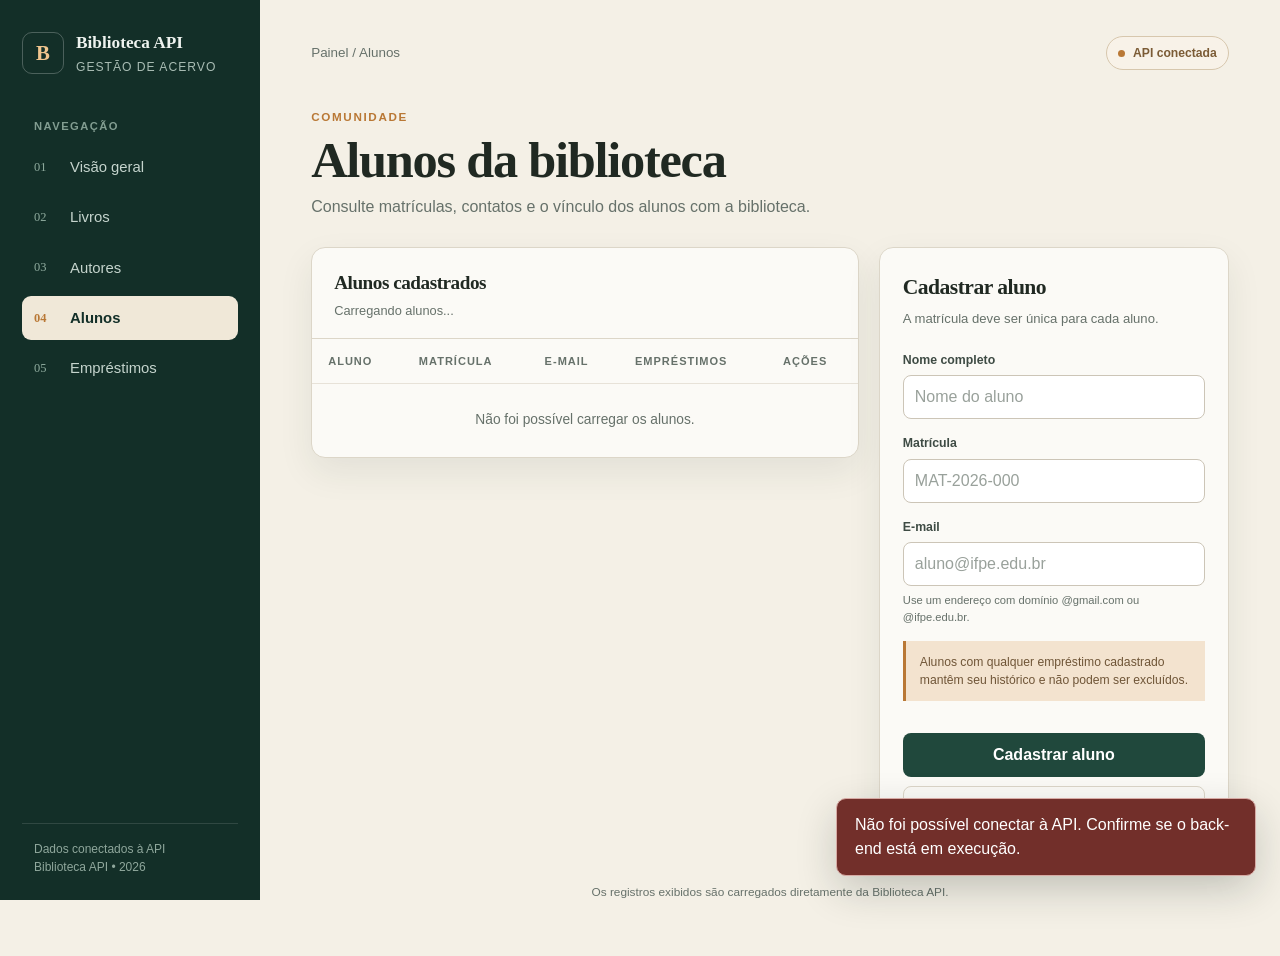
==== front_end/alunos.html @ f0e1c889 "feat: integrate front-end, add editing and registration validations" ====
<!DOCTYPE html>
<html lang="pt-BR">
<head>
    <meta charset="UTF-8">
    <meta name="viewport" content="width=device-width, initial-scale=1.0">
    <meta name="description" content="Gestão de alunos da Biblioteca API">
    <title>Alunos | Biblioteca API</title>
    <link rel="stylesheet" href="styles.css">
</head>
<body data-page="alunos">
    <div class="app-shell">
        <aside class="sidebar">
            <a class="brand" href="index.html" aria-label="Biblioteca API - início"><span class="brand-mark" aria-hidden="true">B</span><span><span class="brand-name">Biblioteca API</span><span class="brand-subtitle">Gestão de acervo</span></span></a>
            <p class="nav-label">Navegação</p>
            <nav class="sidebar-nav" aria-label="Navegação principal">
                <a class="nav-link" href="index.html"><span class="nav-index">01</span>Visão geral</a>
                <a class="nav-link" href="livros.html"><span class="nav-index">02</span>Livros</a>
                <a class="nav-link" href="autores.html"><span class="nav-index">03</span>Autores</a>
                <a class="nav-link" href="alunos.html" aria-current="page"><span class="nav-index">04</span>Alunos</a>
                <a class="nav-link" href="emprestimos.html"><span class="nav-index">05</span>Empréstimos</a>
            </nav>
            <div class="sidebar-footer">Dados conectados à API<br>Biblioteca API • 2026</div>
        </aside>

        <main class="main-content">
            <div class="topline"><span class="breadcrumb">Painel / Alunos</span><span class="demo-label"><span class="demo-dot"></span>API conectada</span></div>
            <header class="page-header"><div><p class="eyebrow">Comunidade</p><h1 class="page-title">Alunos da biblioteca</h1><p class="page-description">Consulte matrículas, contatos e o vínculo dos alunos com a biblioteca.</p></div></header>
            <section class="content-grid">
                <article class="panel">
                    <div class="panel-header"><div><h2 class="panel-title">Alunos cadastrados</h2><p id="student-count" class="panel-subtitle">Carregando alunos...</p></div></div>
                    <div class="table-wrap">
                        <table class="data-table">
                            <thead><tr><th>Aluno</th><th>Matrícula</th><th>E-mail</th><th>Empréstimos</th><th>Ações</th></tr></thead>
                            <tbody id="students-body"><tr><td colspan="5" class="table-message">Carregando dados...</td></tr></tbody>
                        </table>
                    </div>
                </article>

                <aside class="form-panel">
                    <h2 class="form-title">Cadastrar aluno</h2>
                    <p class="form-description">A matrícula deve ser única para cada aluno.</p>
                    <form id="student-form" class="form-stack">
                        <div class="field"><label for="nome">Nome completo</label><input id="nome" type="text" placeholder="Nome do aluno" required></div>
                        <div class="field"><label for="matricula">Matrícula</label><input id="matricula" type="text" placeholder="MAT-2026-000" required></div>
                        <div class="field"><label for="email">E-mail</label><input id="email" type="email" placeholder="aluno@ifpe.edu.br" required><span class="field-hint">Use um endereço com domínio @gmail.com ou @ifpe.edu.br.</span></div>
                        <p class="empty-note">Alunos com qualquer empréstimo cadastrado mantêm seu histórico e não podem ser excluídos.</p>
                        <div class="form-actions"><button class="primary-action" type="submit">Cadastrar aluno</button><button id="clear-student-form" class="secondary-action" type="button">Limpar campos</button></div>
                    </form>
                </aside>
            </section>
            <footer class="page-footer">Os registros exibidos são carregados diretamente da Biblioteca API.</footer>
        </main>
    </div>
    <script src="app.js" defer></script>
</body>
</html>
---- front_end/styles.css ----
:root {
    --paper: #f4f0e6;
    --paper-light: #fbfaf6;
    --ink: #202922;
    --muted: #66716a;
    --line: #dcd6c8;
    --green-950: #132f28;
    --green-800: #20483c;
    --green-650: #356456;
    --green-100: #dfe9e2;
    --amber: #b97835;
    --amber-soft: #f3e3cf;
    --red: #a94b42;
    --red-soft: #f4dfdc;
    --blue: #496a7a;
    --blue-soft: #dfe9ed;
    --white: #ffffff;
    --shadow: 0 14px 35px rgba(31, 47, 39, 0.08);
    --radius: 14px;
}

* {
    box-sizing: border-box;
}

html {
    scroll-behavior: smooth;
}

body {
    margin: 0;
    max-width: 100%;
    overflow-x: hidden;
    background: var(--paper);
    color: var(--ink);
    font-family: "Segoe UI", Arial, sans-serif;
    line-height: 1.5;
}

button,
input,
select {
    font: inherit;
}

button,
a {
    -webkit-tap-highlight-color: transparent;
}

a {
    color: inherit;
    text-decoration: none;
}

h1,
h2,
h3,
p {
    margin-top: 0;
}

h1,
h2,
h3 {
    font-family: Georgia, "Times New Roman", serif;
    font-weight: 600;
    letter-spacing: -0.025em;
}

.app-shell {
    display: grid;
    grid-template-columns: 260px minmax(0, 1fr);
    width: 100%;
    min-width: 0;
    min-height: 100vh;
}

.sidebar {
    position: sticky;
    top: 0;
    display: flex;
    flex-direction: column;
    height: 100vh;
    padding: 30px 22px 24px;
    background: var(--green-950);
    color: #eef3ef;
    min-width: 0;
}

.brand {
    display: flex;
    align-items: center;
    gap: 12px;
    margin-bottom: 42px;
}

.brand-mark {
    display: grid;
    width: 42px;
    height: 42px;
    place-items: center;
    border: 1px solid rgba(255, 255, 255, 0.24);
    border-radius: 10px;
    color: #f0c58e;
    font-family: Georgia, "Times New Roman", serif;
    font-size: 1.3rem;
    font-weight: 700;
}

.brand-name {
    display: block;
    font-family: Georgia, "Times New Roman", serif;
    font-size: 1.08rem;
    font-weight: 600;
}

.brand-subtitle {
    display: block;
    margin-top: 2px;
    color: #a9bdb4;
    font-size: 0.76rem;
    letter-spacing: 0.08em;
    text-transform: uppercase;
}

.nav-label {
    margin: 0 12px 10px;
    color: #829d91;
    font-size: 0.7rem;
    font-weight: 700;
    letter-spacing: 0.13em;
    text-transform: uppercase;
}

.sidebar-nav {
    display: grid;
    gap: 6px;
}

.nav-link {
    display: flex;
    align-items: center;
    gap: 12px;
    padding: 11px 12px;
    border-radius: 9px;
    color: #c5d4cd;
    font-size: 0.93rem;
    transition: background-color 160ms ease, color 160ms ease;
}

.nav-link:hover,
.nav-link:focus-visible {
    background: rgba(255, 255, 255, 0.08);
    color: var(--white);
    outline: none;
}

.nav-link[aria-current="page"] {
    background: #f0e8d8;
    color: var(--green-950);
    font-weight: 700;
}

.nav-index {
    min-width: 24px;
    color: #8eaa9d;
    font-family: Georgia, "Times New Roman", serif;
    font-size: 0.78rem;
}

.nav-link[aria-current="page"] .nav-index {
    color: var(--amber);
}

.sidebar-footer {
    margin-top: auto;
    padding: 16px 12px 0;
    border-top: 1px solid rgba(255, 255, 255, 0.12);
    color: #8fa79c;
    font-size: 0.75rem;
}

.main-content {
    min-width: 0;
    width: 100%;
    max-width: 100%;
    overflow: hidden;
    padding: 36px clamp(24px, 4vw, 58px) 54px;
}

.topline {
    display: flex;
    align-items: center;
    justify-content: space-between;
    gap: 20px;
    margin-bottom: 38px;
}

.breadcrumb {
    color: var(--muted);
    font-size: 0.84rem;
}

.demo-label {
    display: inline-flex;
    align-items: center;
    gap: 8px;
    padding: 7px 11px;
    border: 1px solid #d7c7ad;
    border-radius: 999px;
    background: #f8f2e8;
    color: #7b5b35;
    font-size: 0.76rem;
    font-weight: 700;
}

.demo-dot {
    width: 7px;
    height: 7px;
    border-radius: 50%;
    background: var(--amber);
}

.page-header {
    display: flex;
    align-items: flex-end;
    justify-content: space-between;
    gap: 24px;
    margin-bottom: 28px;
    max-width: 100%;
}

.page-header > div {
    min-width: 0;
    max-width: 100%;
}

.eyebrow {
    margin-bottom: 8px;
    color: var(--amber);
    font-size: 0.73rem;
    font-weight: 800;
    letter-spacing: 0.14em;
    text-transform: uppercase;
}

.page-title {
    margin-bottom: 8px;
    font-size: clamp(2rem, 4vw, 3.15rem);
    line-height: 1.05;
}

.page-description {
    max-width: 680px;
    margin-bottom: 0;
    color: var(--muted);
}

.primary-action,
.secondary-action,
.danger-action,
.text-action {
    display: inline-flex;
    align-items: center;
    justify-content: center;
    min-height: 42px;
    padding: 9px 15px;
    border: 1px solid transparent;
    border-radius: 8px;
    cursor: pointer;
    font-weight: 700;
    transition: background-color 160ms ease, border-color 160ms ease, transform 160ms ease;
}

.primary-action {
    background: var(--green-800);
    color: var(--white);
}

.primary-action:hover,
.primary-action:focus-visible {
    background: var(--green-650);
}

button:disabled,
select:disabled,
input:disabled {
    cursor: not-allowed;
    opacity: 0.62;
}

.secondary-action {
    border-color: var(--line);
    background: transparent;
    color: var(--green-800);
}

.secondary-action:hover,
.secondary-action:focus-visible {
    border-color: var(--green-650);
    background: var(--green-100);
}

.danger-action {
    border-color: #d7aaa4;
    background: transparent;
    color: var(--red);
}

.danger-action:hover,
.danger-action:focus-visible {
    background: var(--red-soft);
}

.text-action {
    min-height: auto;
    padding: 5px 7px;
    background: transparent;
    color: var(--green-650);
    font-size: 0.82rem;
}

.text-action:hover,
.text-action:focus-visible {
    background: var(--green-100);
}

.danger-text { color: var(--red); }
.danger-text:hover, .danger-text:focus-visible { background: var(--red-soft); }

.primary-action:focus-visible,
.secondary-action:focus-visible,
.danger-action:focus-visible,
.text-action:focus-visible,
input:focus-visible,
select:focus-visible {
    outline: 3px solid rgba(185, 120, 53, 0.26);
    outline-offset: 2px;
}

.metric-grid {
    display: grid;
    grid-template-columns: repeat(4, minmax(0, 1fr));
    gap: 16px;
    margin-bottom: 24px;
    max-width: 100%;
}

.metric-card,
.panel,
.form-panel {
    border: 1px solid var(--line);
    background: var(--paper-light);
    box-shadow: var(--shadow);
}

.metric-card {
    min-height: 156px;
    padding: 20px;
    border-radius: var(--radius);
}

.metric-top {
    display: flex;
    justify-content: space-between;
    gap: 14px;
}

.metric-label {
    color: var(--muted);
    font-size: 0.82rem;
    font-weight: 700;
}

.metric-code {
    color: var(--amber);
    font-family: Georgia, "Times New Roman", serif;
    font-size: 0.78rem;
}

.metric-value {
    display: block;
    margin: 18px 0 8px;
    font-family: Georgia, "Times New Roman", serif;
    font-size: 2.25rem;
    font-weight: 600;
    line-height: 1;
}

.metric-note {
    color: var(--muted);
    font-size: 0.76rem;
}

.metric-note strong {
    color: var(--green-650);
}

.dashboard-grid {
    display: grid;
    grid-template-columns: minmax(0, 1.65fr) minmax(280px, 0.75fr);
    gap: 20px;
    max-width: 100%;
}

.panel,
.form-panel {
    border-radius: var(--radius);
    min-width: 0;
}

.panel-header {
    display: flex;
    align-items: flex-start;
    justify-content: space-between;
    gap: 18px;
    padding: 21px 22px 17px;
    border-bottom: 1px solid var(--line);
}

.panel-title {
    margin-bottom: 4px;
    font-size: 1.2rem;
}

.panel-subtitle {
    margin-bottom: 0;
    color: var(--muted);
    font-size: 0.8rem;
}

.panel-body {
    padding: 21px 22px;
}

.table-wrap {
    overflow-x: auto;
}

.data-table {
    width: 100%;
    border-collapse: collapse;
    white-space: nowrap;
}

.data-table th,
.data-table td {
    padding: 14px 16px;
    border-bottom: 1px solid #e7e2d8;
    text-align: left;
    vertical-align: middle;
}

.data-table th {
    color: var(--muted);
    font-size: 0.69rem;
    font-weight: 800;
    letter-spacing: 0.09em;
    text-transform: uppercase;
}

.data-table td {
    font-size: 0.86rem;
}

.data-table tbody tr:last-child td {
    border-bottom: 0;
}

.data-table tbody tr:hover {
    background: #f7f4ec;
}

.cell-title {
    display: block;
    color: var(--ink);
    font-weight: 700;
}

.cell-detail {
    display: block;
    margin-top: 2px;
    color: var(--muted);
    font-size: 0.74rem;
}

.status {
    display: inline-flex;
    align-items: center;
    gap: 6px;
    padding: 5px 9px;
    border-radius: 999px;
    font-size: 0.72rem;
    font-weight: 800;
}

.status::before {
    width: 6px;
    height: 6px;
    border-radius: 50%;
    background: currentColor;
    content: "";
}

.status-active {
    background: var(--green-100);
    color: var(--green-650);
}

.status-returned {
    background: var(--blue-soft);
    color: var(--blue);
}

.status-overdue,
.status-low {
    background: var(--red-soft);
    color: var(--red);
}

.stock-list {
    display: grid;
    gap: 12px;
    margin: 0;
    padding: 0;
    list-style: none;
}

.stock-item {
    display: flex;
    align-items: center;
    justify-content: space-between;
    gap: 14px;
    padding: 13px 0;
    border-bottom: 1px solid #e7e2d8;
}

.stock-item:last-child {
    border-bottom: 0;
}

.stock-count {
    min-width: 34px;
    color: var(--red);
    font-family: Georgia, "Times New Roman", serif;
    font-size: 1.25rem;
    font-weight: 700;
    text-align: right;
}

.quick-links {
    display: grid;
    grid-template-columns: repeat(3, 1fr);
    gap: 10px;
    margin-top: 18px;
}

.quick-link {
    padding: 12px;
    border: 1px solid var(--line);
    border-radius: 9px;
    color: var(--green-800);
    font-size: 0.78rem;
    font-weight: 700;
    text-align: center;
}

.quick-link:hover,
.quick-link:focus-visible {
    border-color: var(--green-650);
    background: var(--green-100);
    outline: none;
}

.filter-bar {
    display: grid;
    grid-template-columns: minmax(220px, 1fr) minmax(180px, 0.65fr) auto;
    gap: 12px;
    margin-bottom: 20px;
    padding: 16px;
    border: 1px solid var(--line);
    border-radius: 12px;
    background: rgba(255, 255, 255, 0.42);
}

.filter-actions { display: flex; align-items: flex-end; gap: 6px; }

.content-grid {
    display: grid;
    grid-template-columns: minmax(0, 1fr) minmax(290px, 350px);
    align-items: start;
    gap: 20px;
    max-width: 100%;
}

.form-panel {
    position: sticky;
    top: 24px;
    padding: 23px;
}

.form-title {
    margin-bottom: 6px;
    font-size: 1.35rem;
}

.form-description {
    margin-bottom: 22px;
    color: var(--muted);
    font-size: 0.82rem;
}

.form-stack {
    display: grid;
    gap: 15px;
}

.form-row {
    display: grid;
    grid-template-columns: 1fr 1fr;
    gap: 12px;
}

.field {
    display: grid;
    gap: 6px;
}

.field label {
    color: #3e4b44;
    font-size: 0.77rem;
    font-weight: 800;
}

.field input,
.field select {
    width: 100%;
    min-height: 43px;
    padding: 9px 11px;
    border: 1px solid #ccc5b7;
    border-radius: 8px;
    background: var(--white);
    color: var(--ink);
}

.field input::placeholder {
    color: #99a19b;
}

.field-hint {
    color: var(--muted);
    font-size: 0.7rem;
}

.form-actions {
    display: grid;
    gap: 9px;
    margin-top: 5px;
}

.actions-cell {
    display: flex;
    align-items: center;
    gap: 4px;
}

.table-message { padding: 26px !important; color: var(--muted); text-align: center !important; white-space: normal; }
.muted-text { color: var(--muted); font-size: 0.76rem; }

.toast {
    position: fixed; right: 24px; bottom: 24px; z-index: 1000;
    max-width: min(420px, calc(100vw - 32px)); padding: 14px 18px;
    border: 1px solid transparent; border-radius: 10px;
    box-shadow: 0 14px 40px rgba(20, 35, 28, 0.2);
    opacity: 0; pointer-events: none; transform: translateY(12px);
    transition: opacity 180ms ease, transform 180ms ease;
}
.toast-visible { opacity: 1; transform: translateY(0); }
.toast-success { border-color: #9db9a7; background: var(--green-950); color: var(--white); }
.toast-error { border-color: #d7aaa4; background: #722f2a; color: var(--white); }

.modal-backdrop {
    position: fixed; inset: 0; z-index: 1100; display: grid; place-items: center;
    padding: 20px; background: rgba(12, 28, 23, 0.62);
}
.modal-backdrop[hidden] { display: none; }
.modal {
    width: min(460px, 100%); padding: 28px; border: 1px solid var(--line);
    border-radius: var(--radius); background: var(--paper-light);
    box-shadow: 0 24px 70px rgba(10, 24, 19, 0.28);
}
.modal-title { margin-bottom: 10px; font-size: 1.55rem; }
.modal-message { margin-bottom: 24px; color: var(--muted); }
.modal-actions { display: flex; justify-content: flex-end; gap: 10px; }

.empty-note {
    padding: 12px 14px;
    border-left: 3px solid var(--amber);
    background: var(--amber-soft);
    color: #6f5537;
    font-size: 0.76rem;
}

.page-footer {
    margin-top: 30px;
    color: var(--muted);
    font-size: 0.74rem;
    text-align: center;
}

@media (max-width: 1120px) {
    .metric-grid {
        grid-template-columns: repeat(2, minmax(0, 1fr));
    }

    .dashboard-grid,
    .content-grid {
        grid-template-columns: 1fr;
    }

    .form-panel {
        position: static;
    }
}

@media (max-width: 780px) {
    .app-shell {
        grid-template-columns: minmax(0, 1fr);
    }

    .sidebar {
        position: static;
        height: auto;
        padding: 20px;
    }

    .brand {
        margin-bottom: 20px;
    }

    .nav-label,
    .sidebar-footer {
        display: none;
    }

    .sidebar-nav {
        display: flex;
        width: 100%;
        min-width: 0;
        overflow-x: auto;
        padding-bottom: 4px;
    }

    .nav-link {
        flex: 0 0 auto;
    }

    .main-content {
        width: 100vw;
        max-width: 100vw;
        padding: 26px 18px 42px;
    }

    .topline {
        margin-bottom: 27px;
    }

    .page-header {
        align-items: flex-start;
        flex-direction: column;
    }

    .filter-bar {
        grid-template-columns: 1fr;
    }

    .filter-actions { align-items: stretch; }
}

@media (max-width: 520px) {
    .metric-grid,
    .form-row,
    .quick-links {
        grid-template-columns: 1fr;
    }

    .topline {
        align-items: flex-start;
        flex-direction: column;
    }

    .metric-card {
        min-height: 136px;
    }

    .panel-header,
    .panel-body,
    .form-panel {
        padding: 18px;
    }

    .toast { right: 16px; bottom: 16px; }
}

@media (prefers-reduced-motion: reduce) {
    *,
    *::before,
    *::after {
        scroll-behavior: auto !important;
        transition-duration: 0.01ms !important;
    }
}
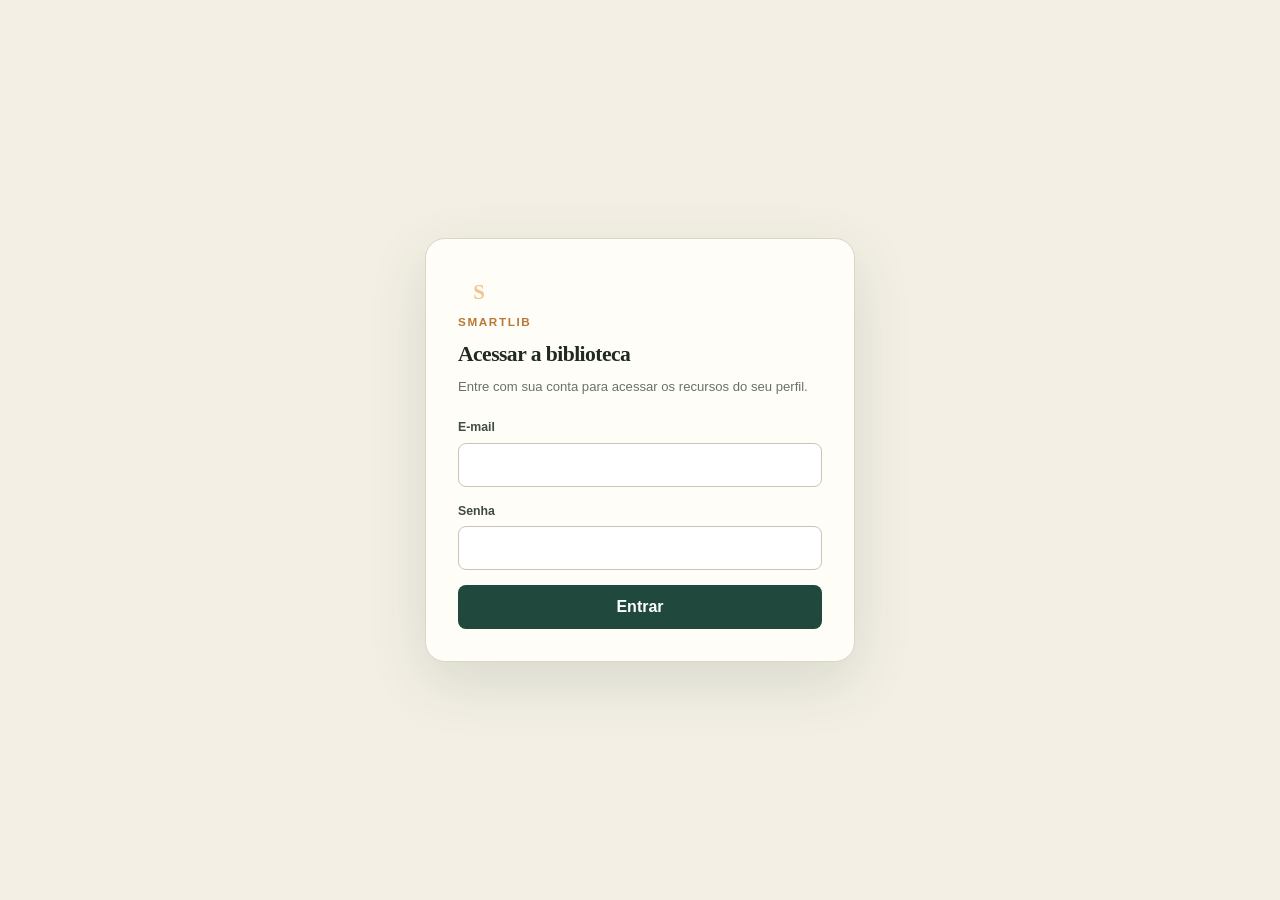
==== commit 5f539a83: "feat: evolve library into SmartLib platform" ====
--- a/front_end/alunos.html
+++ b/front_end/alunos.html
@@ -42,8 +42,9 @@
                     <form id="student-form" class="form-stack">
                         <div class="field"><label for="nome">Nome completo</label><input id="nome" type="text" placeholder="Nome do aluno" required></div>
                         <div class="field"><label for="matricula">Matrícula</label><input id="matricula" type="text" placeholder="MAT-2026-000" required></div>
-                        <div class="field"><label for="email">E-mail</label><input id="email" type="email" placeholder="aluno@ifpe.edu.br" required><span class="field-hint">Use um endereço com domínio @gmail.com ou @ifpe.edu.br.</span></div>
+                        <div class="field"><label for="email">E-mail</label><input id="email" type="email" placeholder="aluno@ifpe.edu.br" pattern="^[^@\s]+@ifpe\.edu\.br$" title="Use um e-mail com domínio @ifpe.edu.br." required><span class="field-hint">Use obrigatoriamente um endereço com domínio @ifpe.edu.br.</span></div>
                         <p class="empty-note">Alunos com qualquer empréstimo cadastrado mantêm seu histórico e não podem ser excluídos.</p>
+                        <div class="field"><label for="senha">Senha inicial</label><input id="senha" type="password" minlength="8" required><span class="field-hint">Mínimo de 8 caracteres.</span></div>
                         <div class="form-actions"><button class="primary-action" type="submit">Cadastrar aluno</button><button id="clear-student-form" class="secondary-action" type="button">Limpar campos</button></div>
                     </form>
                 </aside>
--- a/front_end/styles.css
+++ b/front_end/styles.css
@@ -23,6 +23,10 @@
     box-sizing: border-box;
 }
 
+[hidden] {
+    display: none !important;
+}
+
 html {
     scroll-behavior: smooth;
 }
@@ -220,6 +224,48 @@
     height: 7px;
     border-radius: 50%;
     background: var(--amber);
+}
+
+.topline-actions {
+    display: flex;
+    align-items: center;
+    gap: 10px;
+    margin-left: auto;
+}
+
+.notification-bell {
+    display: grid;
+    width: 38px;
+    height: 38px;
+    place-items: center;
+    border: 1px solid #d7c7ad;
+    border-radius: 50%;
+    background: #fffdf8;
+    color: var(--green-950);
+    transition: background-color 160ms ease, color 160ms ease, border-color 160ms ease;
+}
+
+.notification-bell svg {
+    width: 19px;
+    height: 19px;
+    fill: none;
+    stroke: currentColor;
+    stroke-width: 1.8;
+    stroke-linecap: round;
+    stroke-linejoin: round;
+}
+
+.notification-bell:hover,
+.notification-bell:focus-visible,
+.notification-bell[aria-current="page"] {
+    border-color: var(--amber);
+    background: var(--green-950);
+    color: var(--white);
+    outline: none;
+}
+
+.content-grid.single-column {
+    grid-template-columns: 1fr;
 }
 
 .page-header {
@@ -373,12 +419,6 @@
     font-weight: 700;
 }
 
-.metric-code {
-    color: var(--amber);
-    font-family: Georgia, "Times New Roman", serif;
-    font-size: 0.78rem;
-}
-
 .metric-value {
     display: block;
     margin: 18px 0 8px;
@@ -402,6 +442,102 @@
     grid-template-columns: minmax(0, 1.65fr) minmax(280px, 0.75fr);
     gap: 20px;
     max-width: 100%;
+}
+
+.analytics-grid {
+    display: grid;
+    grid-template-columns: repeat(2, minmax(0, 1fr));
+    gap: 20px;
+}
+
+.reports-grid {
+    display: grid;
+    grid-template-columns: repeat(2, minmax(0, 1fr));
+    gap: 20px;
+}
+
+.report-history-section {
+    display: grid;
+    gap: 20px;
+    margin-top: 20px;
+}
+
+.report-filter {
+    grid-template-columns: minmax(180px, 0.5fr) minmax(180px, 0.5fr) auto;
+    margin-bottom: 0;
+}
+
+.analytics-panel {
+    min-height: 310px;
+}
+
+.chart-list {
+    display: grid;
+    align-content: start;
+    gap: 17px;
+}
+
+.column-chart {
+    display: flex;
+    align-items: flex-end;
+    gap: 14px;
+    min-height: 225px;
+    overflow-x: auto;
+    padding-top: 16px;
+}
+
+.chart-column {
+    display: grid;
+    flex: 1 0 64px;
+    grid-template-rows: 20px 145px 34px;
+    gap: 6px;
+    min-width: 0;
+    text-align: center;
+}
+
+.chart-value {
+    color: var(--ink);
+    font-size: 0.82rem;
+}
+
+.chart-column-track {
+    display: flex;
+    width: min(38px, 72%);
+    height: 145px;
+    align-items: flex-end;
+    justify-self: center;
+    overflow: hidden;
+    border-radius: 8px 8px 3px 3px;
+    background: #ebe5d9;
+}
+
+.chart-bar {
+    display: block;
+    width: 100%;
+    border-radius: 6px 6px 2px 2px;
+    background: var(--green-650);
+}
+
+.chart-bar-danger {
+    background: var(--red);
+}
+
+.chart-label {
+    display: -webkit-box;
+    overflow: hidden;
+    color: var(--muted);
+    font-size: 0.68rem;
+    line-height: 1.25;
+    -webkit-box-orient: vertical;
+    -webkit-line-clamp: 2;
+}
+
+.chart-empty {
+    align-self: center;
+    margin: auto;
+    color: var(--muted);
+    font-size: 0.82rem;
+    text-align: center;
 }
 
 .panel,
@@ -540,13 +676,40 @@
     border-bottom: 0;
 }
 
+.stock-copy {
+    min-width: 0;
+    flex: 1;
+}
+
+.book-preview {
+    display: -webkit-box;
+    margin-top: 5px;
+    overflow: hidden;
+    color: var(--muted);
+    font-size: 0.72rem;
+    line-height: 1.4;
+    -webkit-box-orient: vertical;
+    -webkit-line-clamp: 2;
+}
+
+.catalog-book-preview {
+    max-width: 420px;
+}
+
 .stock-count {
     min-width: 34px;
+    flex-shrink: 0;
     color: var(--red);
     font-family: Georgia, "Times New Roman", serif;
     font-size: 1.25rem;
     font-weight: 700;
     text-align: right;
+}
+
+.availability-label {
+    font-family: inherit;
+    font-size: 0.78rem;
+    font-weight: 700;
 }
 
 .quick-links {
@@ -668,6 +831,16 @@
 .table-message { padding: 26px !important; color: var(--muted); text-align: center !important; white-space: normal; }
 .muted-text { color: var(--muted); font-size: 0.76rem; }
 
+.queue-position {
+    display: inline-block;
+    color: var(--amber);
+    font-size: 0.78rem;
+    font-weight: 800;
+    white-space: nowrap;
+}
+
+.queue-ready { color: var(--green-650); }
+
 .toast {
     position: fixed; right: 24px; bottom: 24px; z-index: 1000;
     max-width: min(420px, calc(100vw - 32px)); padding: 14px 18px;
@@ -715,6 +888,8 @@
     }
 
     .dashboard-grid,
+    .reports-grid,
+    .analytics-grid,
     .content-grid {
         grid-template-columns: 1fr;
     }
@@ -790,6 +965,12 @@
         flex-direction: column;
     }
 
+    .topline-actions {
+        width: 100%;
+        margin-left: 0;
+        justify-content: space-between;
+    }
+
     .metric-card {
         min-height: 136px;
     }
@@ -811,3 +992,8 @@
         transition-duration: 0.01ms !important;
     }
 }
+textarea { resize: vertical; font: inherit; }
+.pagination { display: flex; align-items: center; justify-content: center; gap: 1rem; padding: 1rem; }
+.login-page { min-height: 100vh; display: grid; place-items: center; padding: 1.5rem; background: #f3efe4; }
+.login-card { width: min(430px, 100%); background: #fffdf8; border: 1px solid #ded5c3; border-radius: 20px; padding: 2rem; box-shadow: 0 20px 60px rgba(27, 55, 45, .12); }
+.notification-item { padding: 1rem 0; border-bottom: 1px solid #e5ddce; }
